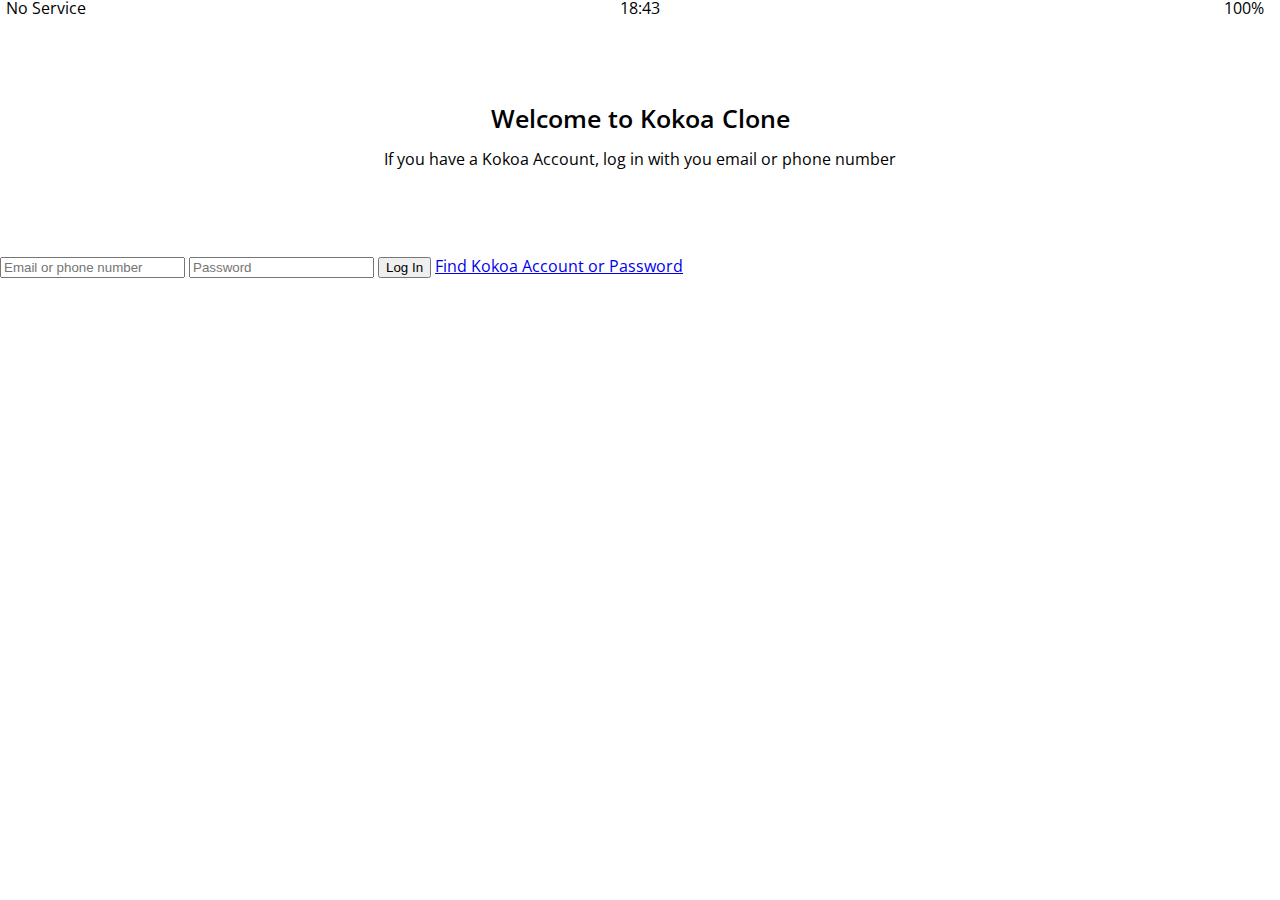
==== index.html @ 2b76eecf "Create the status bar" ====
<!DOCTYPE html>
<html lang="en">
  <head>
    <meta charset="UTF-8" />
    <meta name="viewport" content="width=device-width, initial-scale=1.0" />
    <link
      rel="stylesheet"
      href="https://use.fontawesome.com/releases/v5.15.1/css/all.css"
      integrity="sha384-vp86vTRFVJgpjF9jiIGPEEqYqlDwgyBgEF109VFjmqGmIY/Y4HV4d3Gp2irVfcrp"
      crossorigin="anonymous"
    />
    <link rel="stylesheet" href="css/styles.css" />
    <title>Welcome to Kokoa Clone</title>
  </head>
  <body>
    <div class="status-bar">
      <div class="status-bar__column">
        <span>No Service</span>
        <i class="fas fa-wifi"></i>
      </div>
      <div class="status-bar__column">
        <span>18:43</span>
      </div>
      <div class="status-bar__column">
        <i class="fas fa-signal"></i>
        <span>100%</span>
        <i class="fas fa-battery-full"></i>
        <i class="fas fa-bolt"></i>
      </div>
    </div>

    <header class="welcome-header">
      <h1 class="welcome-header__title">Welcome to Kokoa Clone</h1>
      <p class="welcome-header__text">
        If you have a Kokoa Account, log in with you email or phone number
      </p>
    </header>

    <form id="login-form">
      <input type="text" placeholder="Email or phone number" />
      <input type="password" minlength="8" placeholder="Password" />
      <input type="submit" value="Log In" />
      <a href="#">Find Kokoa Account or Password</a>
    </form>
  </body>
</html>
---- css/styles.css ----
@import url("https://fonts.googleapis.com/css2?family=Open+Sans:wght@400;600&display=swap");
@import "reset.css";
@import "status-bar.css";

body {
  font-family: "Open Sans", sans-serif;
}

.welcome-header {
  margin: 90px 0px;
  text-align: center;
  display: flex;
  flex-direction: column;
  align-items: center;
}

.welcome-header__title {
  margin-bottom: 20px;
  font-size: 25px;
  font-weight: 600;
}

welcome-header__text {
  width: 60px;
  opacity: 0.7;
}
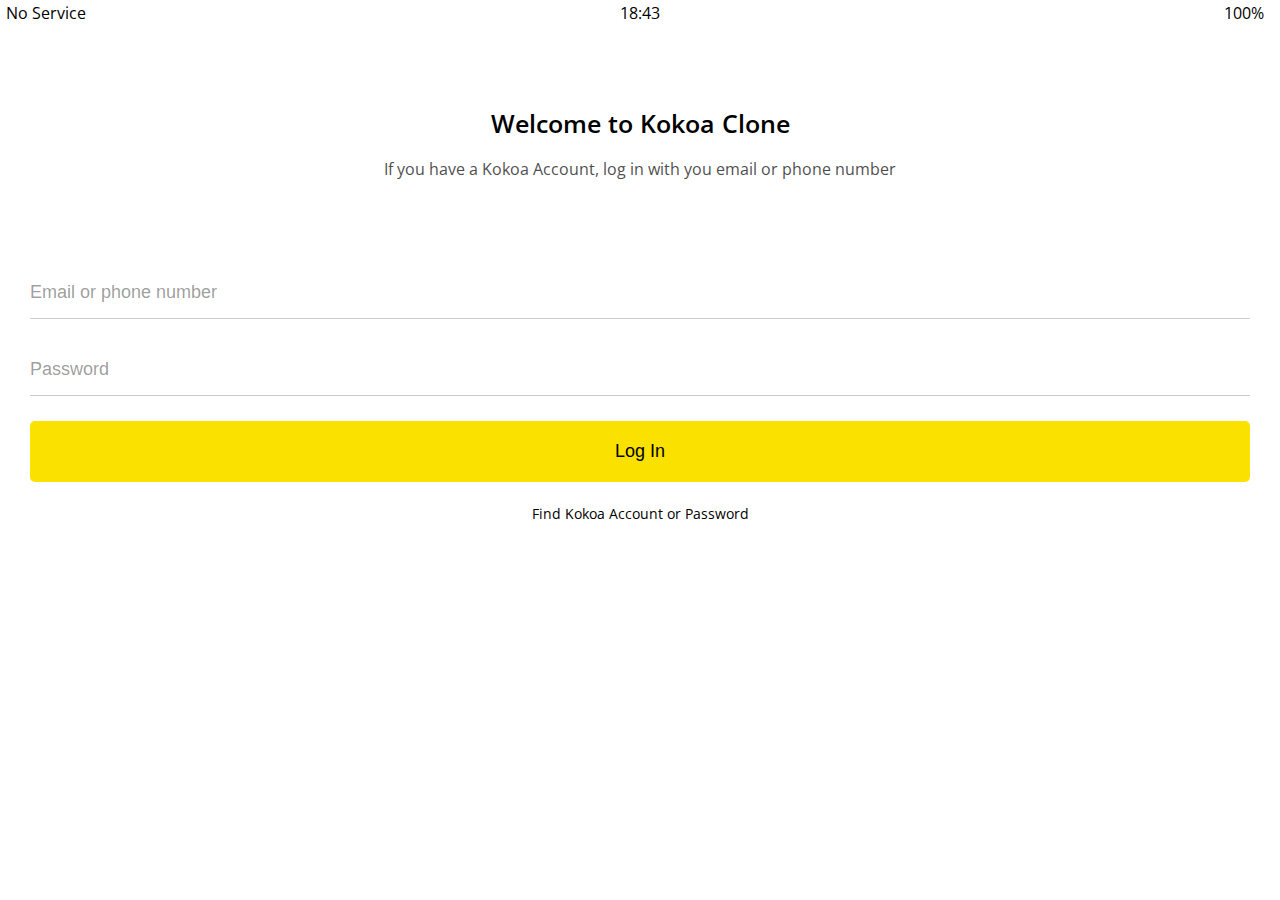
==== commit fe98a586: "Create the css files by separate pages" ====
--- a/index.html
+++ b/index.html
@@ -36,11 +36,22 @@
       </p>
     </header>
 
-    <form id="login-form">
-      <input type="text" placeholder="Email or phone number" />
-      <input type="password" minlength="8" placeholder="Password" />
-      <input type="submit" value="Log In" />
-      <a href="#">Find Kokoa Account or Password</a>
+    <form action="friends.html" method="GET" class="login-form">
+      <input
+        name="username"
+        type="text"
+        class="login-form__input"
+        placeholder="Email or phone number"
+      />
+      <input
+        name="password"
+        type="password"
+        class="login-form__input"
+        minlength="8"
+        placeholder="Password"
+      />
+      <input type="submit" class="login-form__btn" value="Log In" />
+      <a href="#" class="login-form__a">Find Kokoa Account or Password</a>
     </form>
   </body>
 </html>
--- a/css/styles.css
+++ b/css/styles.css
@@ -1,26 +1,13 @@
 @import url("https://fonts.googleapis.com/css2?family=Open+Sans:wght@400;600&display=swap");
 @import "reset.css";
-@import "status-bar.css";
+@import "variables.css";
+
+/* Components */
+@import "components/status-bar.css";
+
+/* Screens */
+@import "screens/login.css";
 
 body {
   font-family: "Open Sans", sans-serif;
 }
-
-.welcome-header {
-  margin: 90px 0px;
-  text-align: center;
-  display: flex;
-  flex-direction: column;
-  align-items: center;
-}
-
-.welcome-header__title {
-  margin-bottom: 20px;
-  font-size: 25px;
-  font-weight: 600;
-}
-
-welcome-header__text {
-  width: 60px;
-  opacity: 0.7;
-}
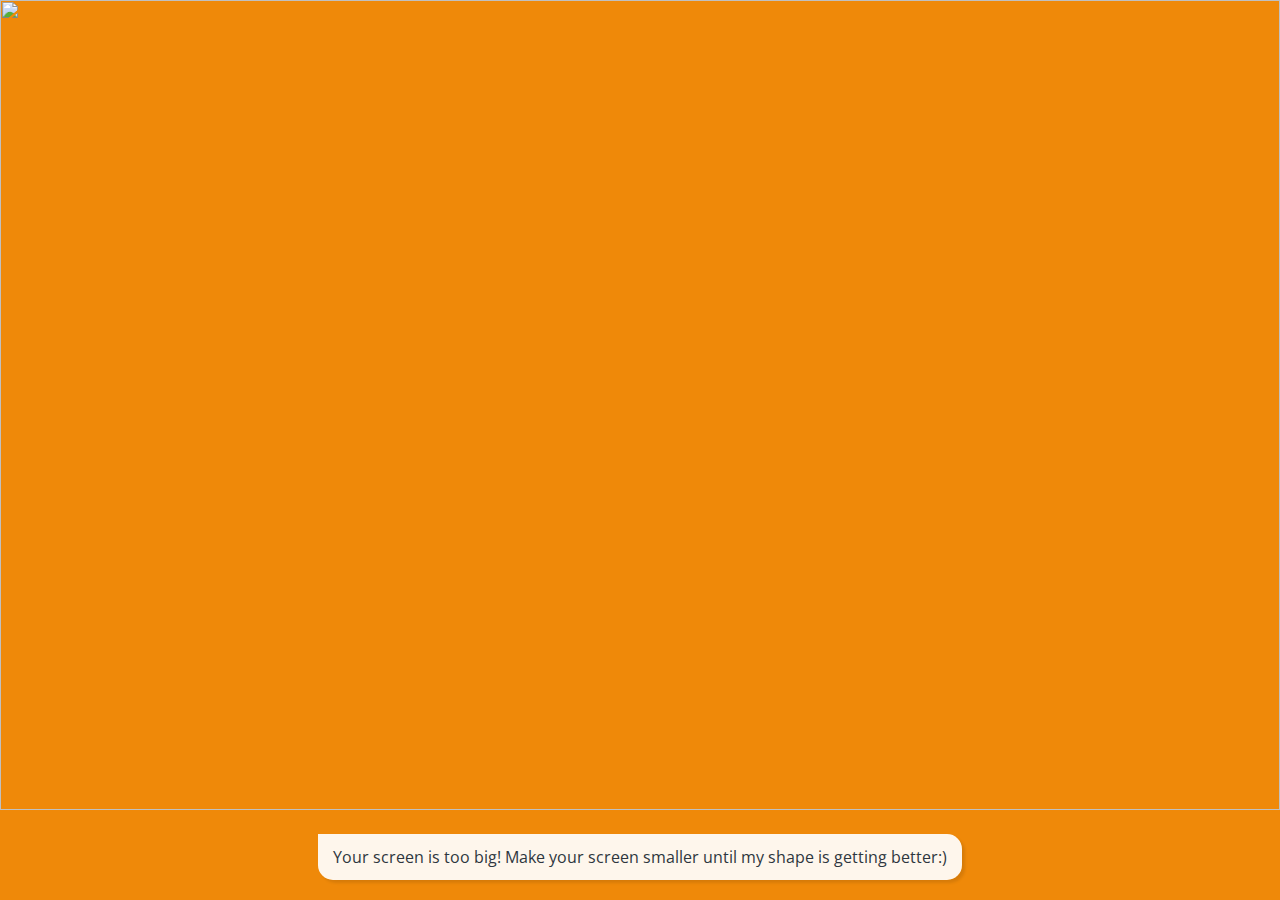
==== commit fe8a265a: "Add animations to the css files" ====
--- a/index.html
+++ b/index.html
@@ -15,7 +15,7 @@
   <body>
     <div class="status-bar">
       <div class="status-bar__column">
-        <span>No Service</span>
+        <span>KT</span>
         <i class="fas fa-wifi"></i>
       </div>
       <div class="status-bar__column">
@@ -25,7 +25,6 @@
         <i class="fas fa-signal"></i>
         <span>100%</span>
         <i class="fas fa-battery-full"></i>
-        <i class="fas fa-bolt"></i>
       </div>
     </div>
 
@@ -53,5 +52,10 @@
       <input type="submit" class="login-form__btn" value="Log In" />
       <a href="#" class="login-form__a">Find Kokoa Account or Password</a>
     </form>
+
+    <div id="no-mobile">
+      <img src="https://fsb.zobj.net/crop.php?r=-QHvXWuKfg1h0qLY1AbU769GUH_cCoL1oPVAW0h8Vy4kqZU92ZIRFRnZJrE9NIsuGE6hdQeqClq27V34hKsnFSx0MAdxaMGiOV8P0XAzHKRlRVB_6-O0My0jiHNCXu2wx1kzsEgzOGEc_jeW" />
+      <div>Your screen is too big! Make your screen smaller until my shape is getting better:)</div>
+    </div>
   </body>
 </html>
--- a/css/styles.css
+++ b/css/styles.css
@@ -1,13 +1,30 @@
-@import url("https://fonts.googleapis.com/css2?family=Open+Sans:wght@400;600&display=swap");
+@import url("https://fonts.googleapis.com/css2?family=Open+Sans:wght@400;600&700&display=swap");
 @import "reset.css";
 @import "variables.css";
 
 /* Components */
 @import "components/status-bar.css";
+@import "components/screen-header.css";
+@import "components/alt-screen-header.css";
+@import "components/nav-bar.css";
+@import "components/user-component.css";
+@import "components/badge.css";
+@import "components/icon-row.css";
+@import "components/no-mobile.css";
 
 /* Screens */
+@import "screens/friends.css";
 @import "screens/login.css";
+@import "screens/find.css";
+@import "screens/more.css";
+@import "screens/settings.css";
+@import "screens/chat.css";
 
 body {
+  color: #2e363e;
   font-family: "Open Sans", sans-serif;
 }
+
+.main-screen {
+  padding: 0px var(--horizontal-space);
+}
